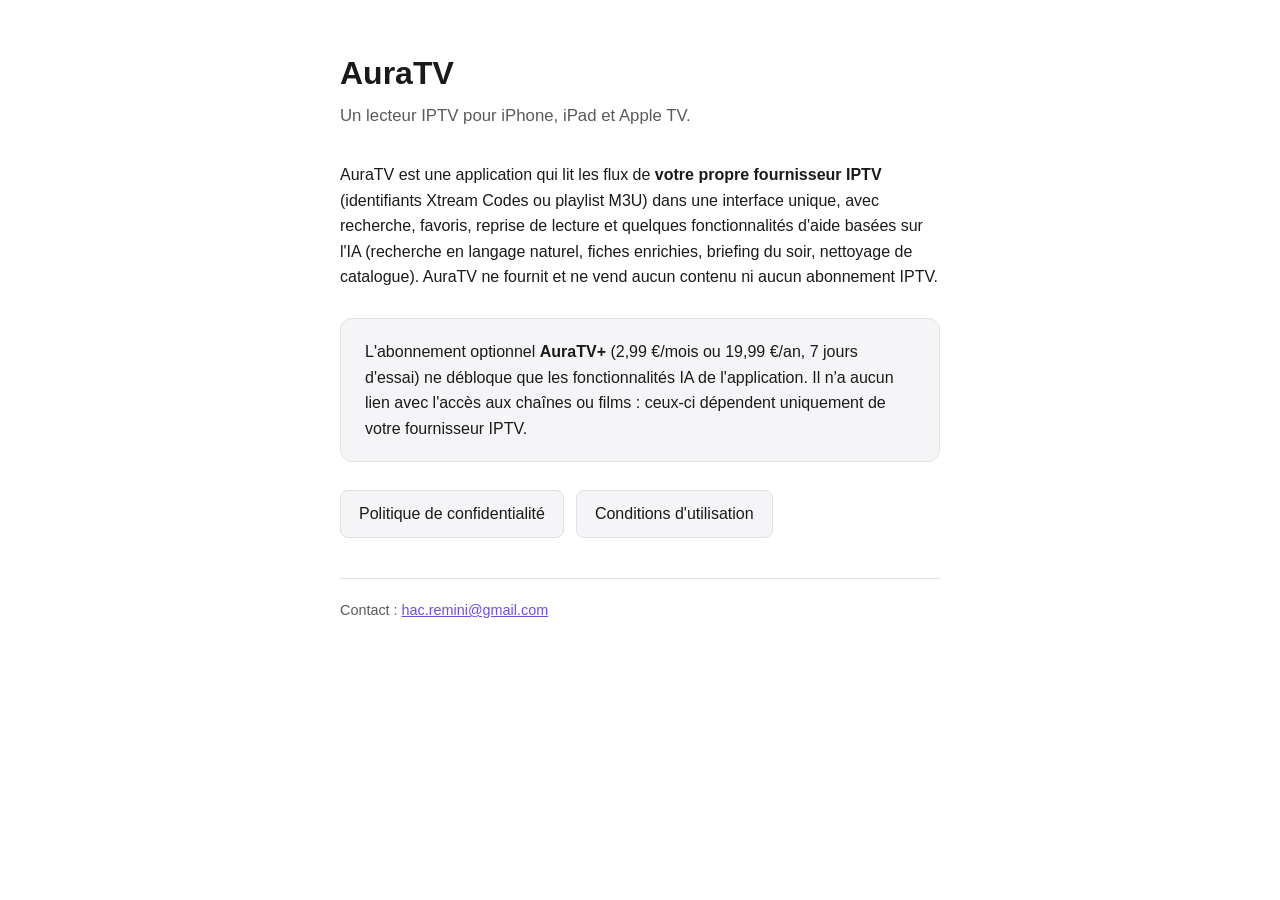
==== index.html @ 7df28225 "feat: pages legales et page d'accueil publiques" ====
<!doctype html>
<html lang="fr">
<head>
<meta charset="utf-8">
<meta name="viewport" content="width=device-width, initial-scale=1">
<title>AuraTV</title>
<style>
  :root {
    color-scheme: light dark;
    --bg: #ffffff;
    --fg: #1a1a1a;
    --muted: #5a5a5a;
    --card: #f5f5f7;
    --border: #e2e2e5;
    --accent: #6f4fe0;
  }
  @media (prefers-color-scheme: dark) {
    :root {
      --bg: #0f0f13;
      --fg: #f2f2f4;
      --muted: #a8a8b3;
      --card: #1a1a20;
      --border: #2a2a32;
      --accent: #a78bfa;
    }
  }
  * { box-sizing: border-box; }
  body {
    margin: 0;
    background: var(--bg);
    color: var(--fg);
    font-family: -apple-system, BlinkMacSystemFont, "Segoe UI", Roboto, Helvetica, Arial, sans-serif;
    line-height: 1.6;
  }
  main {
    max-width: 640px;
    margin: 0 auto;
    padding: 48px 20px 64px;
  }
  h1 {
    font-size: 2rem;
    margin: 0 0 4px;
  }
  .tagline {
    color: var(--muted);
    margin: 0 0 32px;
    font-size: 1.05rem;
  }
  p {
    margin: 0 0 16px;
  }
  .card {
    background: var(--card);
    border: 1px solid var(--border);
    border-radius: 12px;
    padding: 20px 24px;
    margin: 28px 0;
  }
  .links {
    display: flex;
    flex-wrap: wrap;
    gap: 12px;
    margin: 24px 0;
  }
  .links a {
    display: inline-block;
    padding: 10px 18px;
    border-radius: 8px;
    border: 1px solid var(--border);
    color: var(--fg);
    text-decoration: none;
    background: var(--card);
  }
  .links a:hover {
    border-color: var(--accent);
  }
  footer {
    margin-top: 40px;
    color: var(--muted);
    font-size: 0.9rem;
    border-top: 1px solid var(--border);
    padding-top: 20px;
  }
  a { color: var(--accent); }
</style>
</head>
<body>
<main>
  <h1>AuraTV</h1>
  <p class="tagline">Un lecteur IPTV pour iPhone, iPad et Apple TV.</p>

  <p>
    AuraTV est une application qui lit les flux de <strong>votre propre
    fournisseur IPTV</strong> (identifiants Xtream Codes ou playlist M3U) dans
    une interface unique, avec recherche, favoris, reprise de lecture et
    quelques fonctionnalités d'aide basées sur l'IA (recherche en langage
    naturel, fiches enrichies, briefing du soir, nettoyage de catalogue).
    AuraTV ne fournit et ne vend aucun contenu ni aucun abonnement IPTV.
  </p>

  <div class="card">
    <p style="margin:0;">
      L'abonnement optionnel <strong>AuraTV+</strong> (2,99&nbsp;€/mois ou
      19,99&nbsp;€/an, 7&nbsp;jours d'essai) ne débloque que les
      fonctionnalités IA de l'application. Il n'a aucun lien avec l'accès aux
      chaînes ou films : ceux-ci dépendent uniquement de votre fournisseur
      IPTV.
    </p>
  </div>

  <div class="links">
    <a href="./confidentialite.html">Politique de confidentialité</a>
    <a href="./cgu.html">Conditions d'utilisation</a>
  </div>

  <footer>
    Contact&nbsp;: <a href="mailto:hac.remini@gmail.com">hac.remini@gmail.com</a>
  </footer>
</main>
</body>
</html>
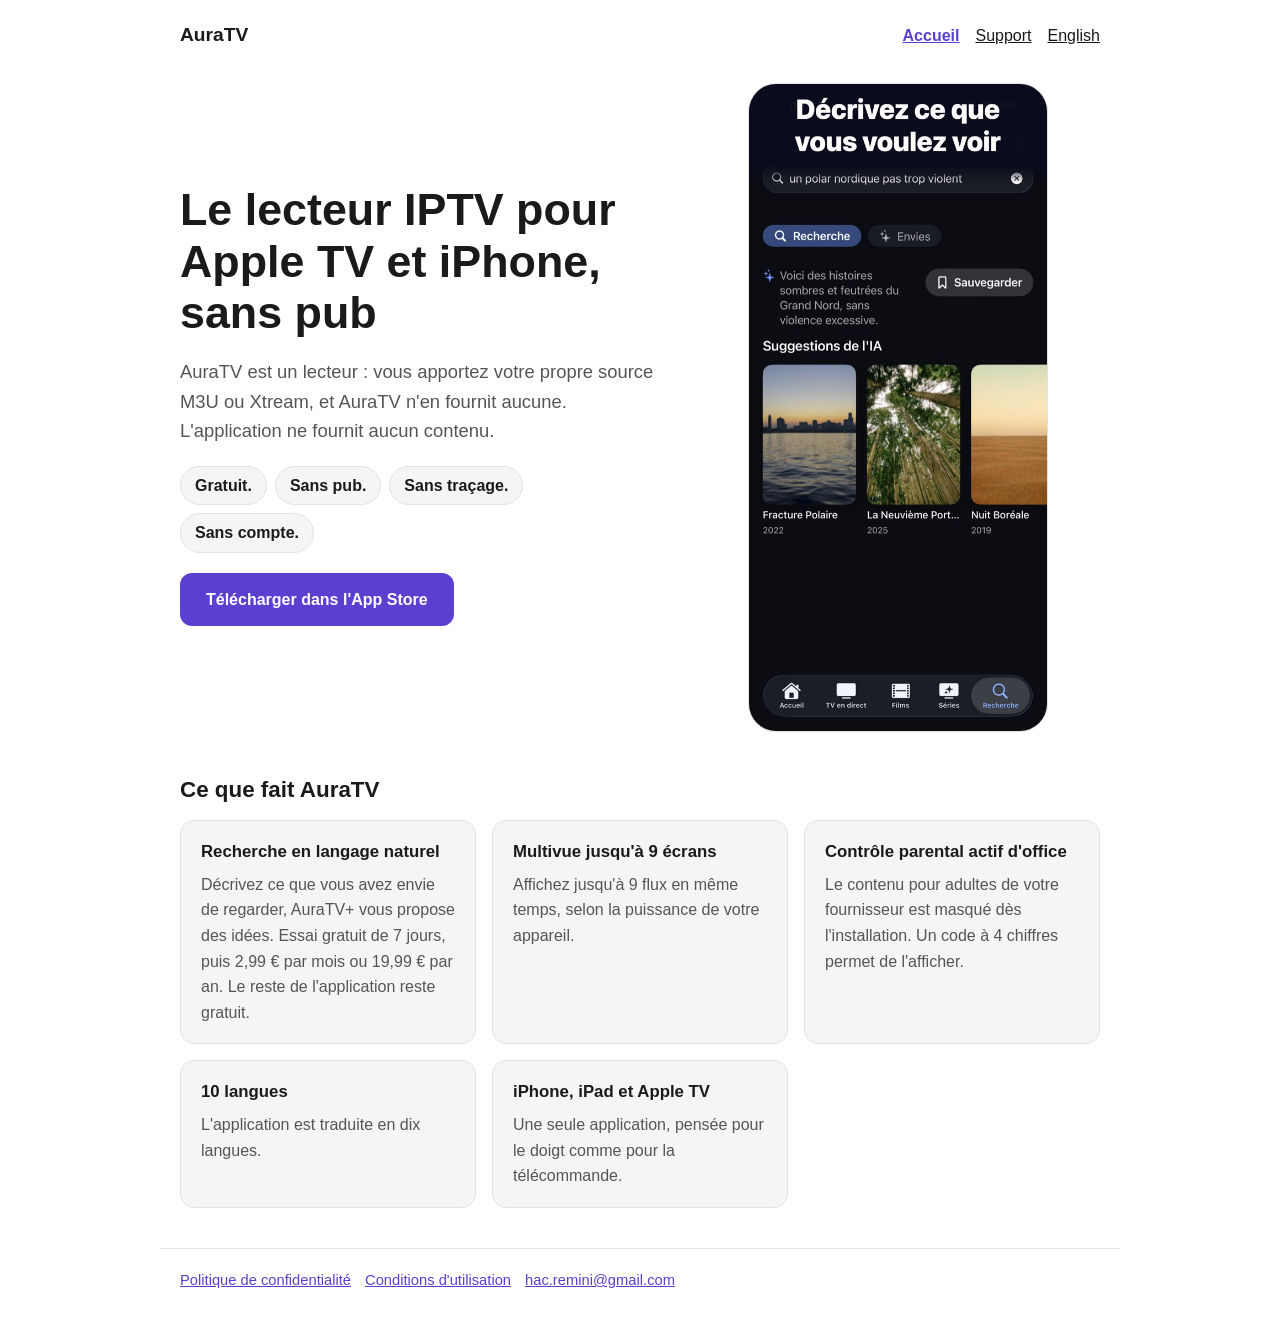
==== commit 6ea377ec: "feat(site): refondre l'accueil et ajouter la version anglaise" ====
--- a/index.html
+++ b/index.html
@@ -1,121 +1,21 @@
 <!doctype html>
-<html lang="fr">
-<head>
-<meta charset="utf-8">
-<meta name="viewport" content="width=device-width, initial-scale=1">
-<title>AuraTV</title>
-<style>
-  :root {
-    color-scheme: light dark;
-    --bg: #ffffff;
-    --fg: #1a1a1a;
-    --muted: #5a5a5a;
-    --card: #f5f5f7;
-    --border: #e2e2e5;
-    --accent: #6f4fe0;
-  }
-  @media (prefers-color-scheme: dark) {
-    :root {
-      --bg: #0f0f13;
-      --fg: #f2f2f4;
-      --muted: #a8a8b3;
-      --card: #1a1a20;
-      --border: #2a2a32;
-      --accent: #a78bfa;
-    }
-  }
-  * { box-sizing: border-box; }
-  body {
-    margin: 0;
-    background: var(--bg);
-    color: var(--fg);
-    font-family: -apple-system, BlinkMacSystemFont, "Segoe UI", Roboto, Helvetica, Arial, sans-serif;
-    line-height: 1.6;
-  }
-  main {
-    max-width: 640px;
-    margin: 0 auto;
-    padding: 48px 20px 64px;
-  }
-  h1 {
-    font-size: 2rem;
-    margin: 0 0 4px;
-  }
-  .tagline {
-    color: var(--muted);
-    margin: 0 0 32px;
-    font-size: 1.05rem;
-  }
-  p {
-    margin: 0 0 16px;
-  }
-  .card {
-    background: var(--card);
-    border: 1px solid var(--border);
-    border-radius: 12px;
-    padding: 20px 24px;
-    margin: 28px 0;
-  }
-  .links {
-    display: flex;
-    flex-wrap: wrap;
-    gap: 12px;
-    margin: 24px 0;
-  }
-  .links a {
-    display: inline-block;
-    padding: 10px 18px;
-    border-radius: 8px;
-    border: 1px solid var(--border);
-    color: var(--fg);
-    text-decoration: none;
-    background: var(--card);
-  }
-  .links a:hover {
-    border-color: var(--accent);
-  }
-  footer {
-    margin-top: 40px;
-    color: var(--muted);
-    font-size: 0.9rem;
-    border-top: 1px solid var(--border);
-    padding-top: 20px;
-  }
-  a { color: var(--accent); }
-</style>
-</head>
-<body>
-<main>
-  <h1>AuraTV</h1>
-  <p class="tagline">Un lecteur IPTV pour iPhone, iPad et Apple TV.</p>
-
-  <p>
-    AuraTV est une application qui lit les flux de <strong>votre propre
-    fournisseur IPTV</strong> (identifiants Xtream Codes ou playlist M3U) dans
-    une interface unique, avec recherche, favoris, reprise de lecture et
-    quelques fonctionnalités d'aide basées sur l'IA (recherche en langage
-    naturel, fiches enrichies, briefing du soir, nettoyage de catalogue).
-    AuraTV ne fournit et ne vend aucun contenu ni aucun abonnement IPTV.
-  </p>
-
-  <div class="card">
-    <p style="margin:0;">
-      L'abonnement optionnel <strong>AuraTV+</strong> (2,99&nbsp;€/mois ou
-      19,99&nbsp;€/an, 7&nbsp;jours d'essai) ne débloque que les
-      fonctionnalités IA de l'application. Il n'a aucun lien avec l'accès aux
-      chaînes ou films : ceux-ci dépendent uniquement de votre fournisseur
-      IPTV.
-    </p>
-  </div>
-
-  <div class="links">
-    <a href="./confidentialite.html">Politique de confidentialité</a>
-    <a href="./cgu.html">Conditions d'utilisation</a>
-  </div>
-
-  <footer>
-    Contact&nbsp;: <a href="mailto:hac.remini@gmail.com">hac.remini@gmail.com</a>
-  </footer>
-</main>
-</body>
-</html>
+<html lang="fr"><head><meta charset="utf-8"><meta name="viewport" content="width=device-width, initial-scale=1">
+<title>AuraTV : lecteur IPTV pour Apple TV et iPhone, sans pub</title>
+<meta name="description" content="AuraTV est un lecteur IPTV gratuit, sans publicité, sans traçage et sans compte, pour iPhone, iPad et Apple TV. Vous apportez votre source M3U ou Xtream.">
+<link rel="canonical" href="https://oummas.github.io/auratv-site/">
+<link rel="alternate" hreflang="fr" href="https://oummas.github.io/auratv-site/"><link rel="alternate" hreflang="en" href="https://oummas.github.io/auratv-site/en/"><link rel="alternate" hreflang="x-default" href="https://oummas.github.io/auratv-site/">
+<meta property="og:type" content="website"><meta property="og:title" content="AuraTV : lecteur IPTV pour Apple TV et iPhone, sans pub"><meta property="og:description" content="AuraTV est un lecteur IPTV gratuit, sans publicité, sans traçage et sans compte, pour iPhone, iPad et Apple TV. Vous apportez votre source M3U ou Xtream."><meta property="og:url" content="https://oummas.github.io/auratv-site/"><meta property="og:locale" content="fr_FR"><meta name="twitter:card" content="summary">
+<link rel="stylesheet" href="style.css">
+</head><body>
+<a class="skip" href="#main">Aller au contenu</a>
+<header class="top"><a class="brand" href="./">AuraTV</a>
+<nav aria-label="Navigation"><a href="./" aria-current="page">Accueil</a><a href="support.html">Support</a><a href="en/index.html" hreflang="en" lang="en">English</a></nav></header>
+<main id="main">
+<section class="hero"><div>
+<h1>Le lecteur IPTV pour Apple TV et iPhone, sans pub</h1>
+<p class="lead">AuraTV est un lecteur : vous apportez votre propre source M3U ou Xtream, et AuraTV n'en fournit aucune. L'application ne fournit aucun contenu.</p>
+<ul class="promises"><li>Gratuit.</li><li>Sans pub.</li><li>Sans traçage.</li><li>Sans compte.</li></ul>
+<a class="btn" href="https://apps.apple.com/app/id6801504178">Télécharger dans l'App Store</a>
+</div><img src="img/fr-02-recherche-ia.jpg" width="540" height="1173" alt="Recherche en langage naturel dans AuraTV, avec des titres de démonstration"></section>
+<h2>Ce que fait AuraTV</h2><div class="grid"><div class="card"><h3>Recherche en langage naturel</h3><p>Décrivez ce que vous avez envie de regarder, AuraTV+ vous propose des idées. Essai gratuit de 7 jours, puis 2,99 € par mois ou 19,99 € par an. Le reste de l'application reste gratuit.</p></div><div class="card"><h3>Multivue jusqu'à 9 écrans</h3><p>Affichez jusqu'à 9 flux en même temps, selon la puissance de votre appareil.</p></div><div class="card"><h3>Contrôle parental actif d'office</h3><p>Le contenu pour adultes de votre fournisseur est masqué dès l'installation. Un code à 4 chiffres permet de l'afficher.</p></div><div class="card"><h3>10 langues</h3><p>L'application est traduite en dix langues.</p></div><div class="card"><h3>iPhone, iPad et Apple TV</h3><p>Une seule application, pensée pour le doigt comme pour la télécommande.</p></div></div>
+</main><footer><a href="confidentialite.html" hreflang="fr">Politique de confidentialité</a><a href="cgu.html" hreflang="fr">Conditions d'utilisation</a><a href="mailto:hac.remini@gmail.com">hac.remini@gmail.com</a></footer></body></html>
--- a/style.css
+++ b/style.css
@@ -0,0 +1,34 @@
+:root{color-scheme:light dark;--bg:#fff;--fg:#1a1a1a;--muted:#555;--card:#f5f5f7;--border:#e2e2e5;--accent:#5b3fd0;--on-accent:#fff}
+@media (prefers-color-scheme:dark){:root{--bg:#0f0f13;--fg:#f2f2f4;--muted:#a8a8b3;--card:#1a1a20;--border:#2a2a32;--accent:#a78bfa;--on-accent:#12101c}}
+*{box-sizing:border-box}
+html{-webkit-text-size-adjust:100%}
+body{margin:0;background:var(--bg);color:var(--fg);font:1rem/1.6 -apple-system,BlinkMacSystemFont,"Segoe UI",Roboto,Helvetica,Arial,sans-serif}
+a{color:var(--accent)}
+a:focus-visible,summary:focus-visible{outline:3px solid var(--accent);outline-offset:3px;border-radius:6px}
+.skip{position:absolute;left:-999px}
+.skip:focus{left:12px;top:12px;background:var(--card);padding:8px 12px;border-radius:8px;z-index:9}
+header.top,main,footer{max-width:960px;margin:0 auto;padding-left:20px;padding-right:20px}
+header.top{display:flex;justify-content:space-between;align-items:center;gap:12px;flex-wrap:wrap;padding-top:20px;padding-bottom:8px}
+.brand{font-weight:700;font-size:1.2rem;color:var(--fg);text-decoration:none}
+nav a{margin-left:16px;color:var(--fg)}
+nav a[aria-current="page"]{color:var(--accent);font-weight:600}
+main{padding-top:24px;padding-bottom:40px}
+h1{font-size:clamp(1.9rem,5vw,2.8rem);line-height:1.15;margin:0 0 16px}
+h2{font-size:1.4rem;margin:40px 0 12px}
+h3{font-size:1.05rem;margin:0 0 6px}
+.lead{font-size:1.15rem;color:var(--muted);max-width:40em}
+.hero{display:grid;gap:32px;align-items:center;grid-template-columns:1.2fr 1fr}
+.hero img{width:100%;max-width:300px;height:auto;justify-self:center;border-radius:28px;border:1px solid var(--border)}
+.btn{display:inline-block;margin:20px 0 4px;padding:14px 26px;border-radius:12px;background:var(--accent);color:var(--on-accent);font-weight:600;text-decoration:none}
+.btn:hover{filter:brightness(1.08)}
+.promises{list-style:none;padding:0;margin:20px 0 0;display:flex;flex-wrap:wrap;gap:8px}
+.promises li{padding:6px 14px;border:1px solid var(--border);background:var(--card);border-radius:999px;font-weight:600;margin:0}
+.grid{display:grid;gap:16px;grid-template-columns:repeat(auto-fit,minmax(250px,1fr))}
+.card{background:var(--card);border:1px solid var(--border);border-radius:14px;padding:18px 20px}
+.card p{margin:0;color:var(--muted)}
+details{background:var(--card);border:1px solid var(--border);border-radius:12px;padding:14px 18px;margin:0 0 12px}
+summary{cursor:pointer;font-weight:600}
+details p{margin:10px 0 0;color:var(--muted)}
+footer{border-top:1px solid var(--border);padding-top:20px;padding-bottom:40px;color:var(--muted);font-size:.92rem}
+footer a{margin-right:14px}
+@media (max-width:720px){.hero{grid-template-columns:1fr}nav a{margin:0 14px 0 0}}
